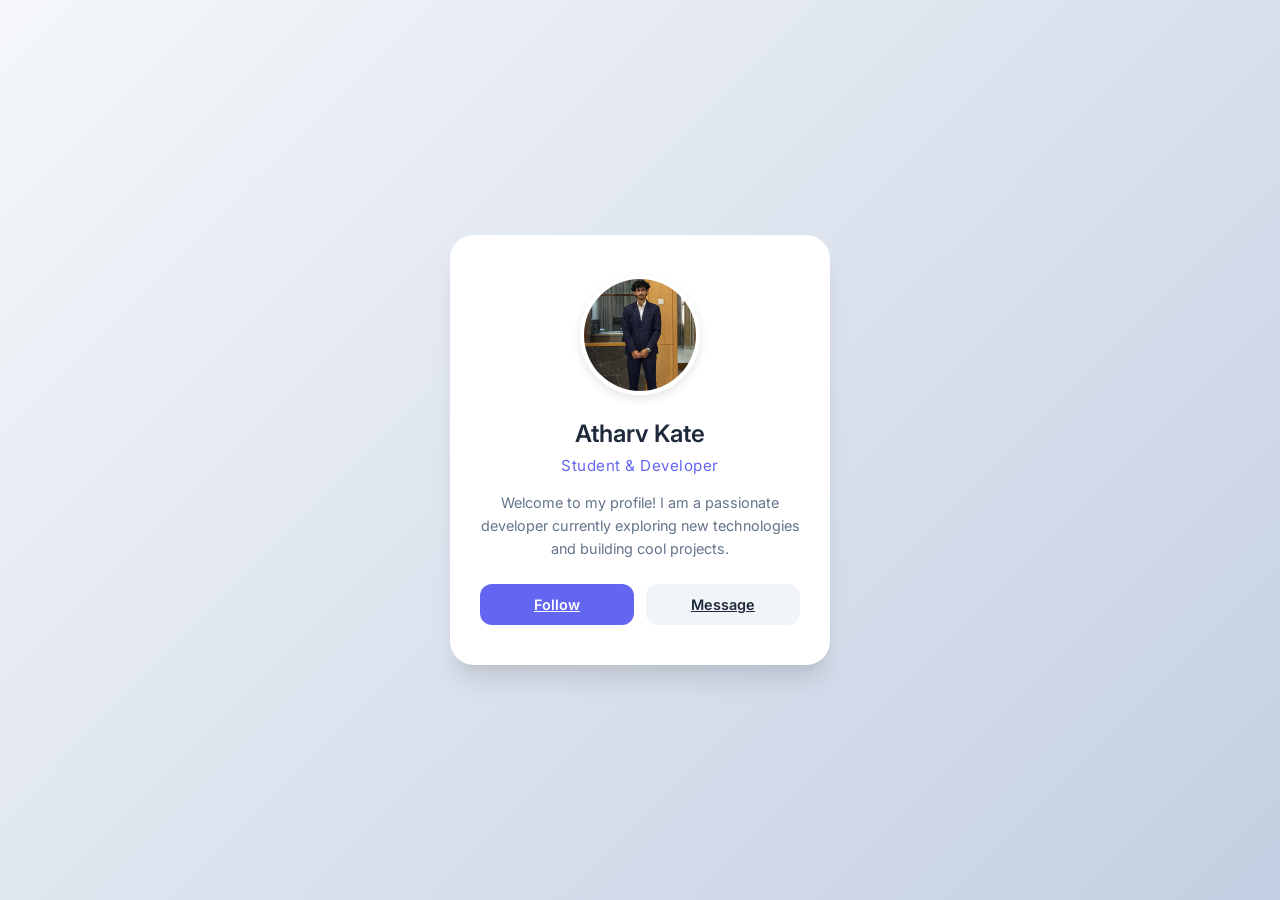
==== index.html @ 9bfdc887 "Initial commit" ====
<!DOCTYPE html>
<html lang="en">

<head>
    <meta charset="UTF-8">
    <meta name="viewport" content="width=device-width, initial-scale=1.0">
    <title>Personal Profile Card</title>
    <!-- Linking External CSS -->
    <link rel="stylesheet" href="style.css">
    <!-- Google Fonts: Inter for a modern look -->
    <link href="https://fonts.googleapis.com/css2?family=Inter:wght@300;400;600&display=swap" rel="stylesheet">
</head>

<body>

    <div class="card-container">
        <!-- Profile Card -->
        <div class="profile-card">
            <div class="image-section">
                <!-- Replace 'profile.jpg' with your actual image file -->
                <img src="ak.jpeg" alt="Profile Picture" class="profile-img">
            </div>

            <div class="content-section">
                <h1 class="name">Atharv Kate</h1>
                <p class="role">Student & Developer</p>
                <p class="description">
                    Welcome to my profile! I am a passionate developer currently exploring new technologies and building cool projects.
                </p>

                <!-- Interaction Section -->
              <div class="action-buttons">
    <a href="https://www.instagram.com/_notrealatharv_?igsh=ODVpYzZ4bzUzYWRo" target="_blank" class="btn follow-btn">Follow</a>
    <a href="mailto:atharvkate06@gmail.com" class="btn message-btn">Message</a>
</div>
            </div>
        </div>
    </div>

</body>

</html>
---- style.css ----
/* Reset and Base Styles */
* {
    margin: 0;
    padding: 0;
    box-sizing: border-box;
}

:root {
    --primary-color: #6366f1; /* Indigo */
    --primary-hover: #4f46e5;
    --secondary-color: #f1f5f9; /* Slate 100 */
    --text-main: #1e293b; /* Slate 800 */
    --text-muted: #64748b; /* Slate 500 */
    --bg-gradient: linear-gradient(135deg, #f5f7fa 0%, #c3cfe2 100%);
    --card-bg: #ffffff;
    --shadow: 0 20px 25px -5px rgba(0, 0, 0, 0.1), 0 10px 10px -5px rgba(0, 0, 0, 0.04);
}

body {
    font-family: 'Inter', sans-serif;
    background: var(--bg-gradient);
    min-height: 100vh;
    display: flex;
    justify-content: center;
    align-items: center;
    padding: 20px;
}

/* Card Container Styling */
.profile-card {
    background: var(--card-bg);
    width: 100%;
    max-width: 380px;
    border-radius: 24px;
    overflow: hidden;
    box-shadow: var(--shadow);
    transition: transform 0.3s ease;
    text-align: center;
}

.profile-card:hover {
    transform: translateY(-5px);
}

/* Image Section */
.image-section {
    padding-top: 40px;
    padding-bottom: 20px;
}

.profile-img {
    width: 120px;
    height: 120px;
    border-radius: 50%;
    object-fit: cover;
    border: 4px solid #fff;
    box-shadow: 0 4px 10px rgba(0, 0, 0, 0.1);
}

/* Content Section */
.content-section {
    padding: 0 30px 40px 30px;
}

.name {
    font-size: 1.5rem;
    color: var(--text-main);
    font-weight: 600;
    margin-bottom: 8px;
}

.role {
    font-size: 0.95rem;
    color: var(--primary-color);
    font-weight: 400;
    margin-bottom: 16px;
    letter-spacing: 0.5px;
}

.description {
    font-size: 0.9rem;
    color: var(--text-muted);
    line-height: 1.6;
    margin-bottom: 24px;
}

/* Buttons Section */
.action-buttons {
    display: flex;
    gap: 12px;
    justify-content: center;
}

.btn {
    padding: 12px 24px;
    border-radius: 12px;
    font-size: 0.9rem;
    font-weight: 600;
    cursor: pointer;
    transition: all 0.2s ease;
    border: none;
    flex: 1;
}

.follow-btn {
    background: var(--primary-color);
    color: white;
}

.follow-btn:hover {
    background: var(--primary-hover);
    box-shadow: 0 4px 12px rgba(99, 102, 241, 0.3);
}

.message-btn {
    background: var(--secondary-color);
    color: var(--text-main);
}

.message-btn:hover {
    background: #e2e8f0;
}

/* Responsive Design for Mobile */
@media (max-width: 480px) {
    .profile-card {
        max-width: 100%;
    }
    
    .content-section {
        padding: 0 20px 30px 20px;
    }
}
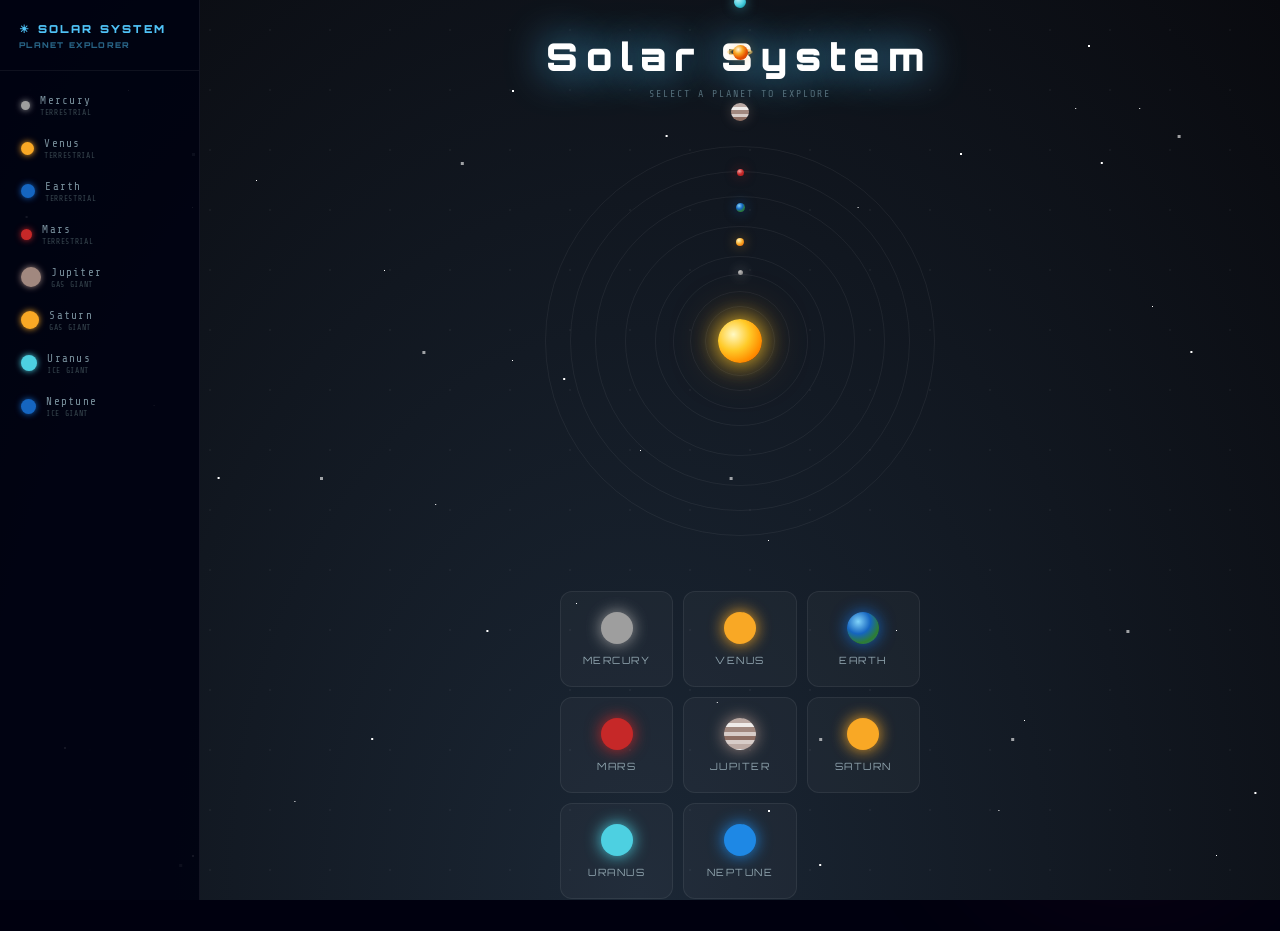
==== commit ec418672: "Add files via upload" ====
--- a/index.html
+++ b/index.html
@@ -1,42 +1,980 @@
 <!DOCTYPE html>
 <html lang="en">
-
 <head>
     <meta charset="UTF-8">
     <meta name="viewport" content="width=device-width, initial-scale=1.0">
-    <title>Personal Profile Card</title>
-    <!-- Linking External CSS -->
-    <link rel="stylesheet" href="style.css">
-    <!-- Google Fonts: Inter for a modern look -->
-    <link href="https://fonts.googleapis.com/css2?family=Inter:wght@300;400;600&display=swap" rel="stylesheet">
+    <title>Solar System Planet Explorer | Interactive Space Journey</title>
+    <meta name="description" content="Explore the wonders of our solar system with this interactive planet explorer. Features orbital animations, detailed planetary stats, and stunning space aesthetics.">
+    <meta name="keywords" content="solar system, planets, space explorer, interactive astronomy, orbits, mercury, venus, earth, mars, jupiter, saturn, uranus, neptune">
+    <meta property="og:title" content="Solar System Planet Explorer">
+    <meta property="og:description" content="An interactive journey through our celestial neighborhood.">
+    <meta property="og:type" content="website">
+    
+    <style>
+    @import url('https://fonts.googleapis.com/css2?family=Orbitron:wght@400;700;900&family=Share+Tech+Mono&display=swap');
+    
+    * {
+        box-sizing: border-box;
+        margin: 0;
+        padding: 0;
+    }
+
+    body {
+        background: #00000f;
+        font-family: 'Share Tech Mono', monospace;
+        min-height: 100vh;
+        overflow-x: hidden;
+        color: #e0f7fa;
+    }
+
+    .starfield {
+        position: fixed;
+        inset: 0;
+        z-index: 0;
+        pointer-events: none;
+        background: radial-gradient(ellipse at bottom, #1B2735 0%, #090A0F 100%);
+    }
+
+    .stars-l1, .stars-l2, .stars-l3 {
+        position: absolute;
+        top: 0;
+        left: 0;
+        width: 1px;
+        height: 1px;
+        background: transparent;
+    }
+
+    .stars-l1 {
+        box-shadow: 15vw 23vh #fff, 84vw 12vh #fff, 45vw 67vh #fff, 23vw 89vh #fff, 12vw 45vh #fff, 67vw 23vh #fff, 89vw 12vh #fff, 34vw 56vh #fff, 56vw 78vh #fff, 78vw 90vh #fff, 90vw 34vh #fff, 10vw 10vh #fff, 20vw 20vh #fff, 30vw 30vh #fff, 40vw 40vh #fff, 50vw 50vh #fff, 60vw 60vh #fff, 70vw 70vh #fff, 80vw 80vh #fff, 95vw 95vh #fff;
+        animation: twinkle 4s infinite alternate;
+    }
+
+    .stars-l2 {
+        box-shadow: 5vw 83vh #fff, 44vw 42vh #fff, 75vw 17vh #fff, 93vw 39vh #fff, 52vw 15vh #fff, 17vw 53vh #fff, 29vw 82vh #fff, 64vw 96vh #fff, 86vw 18vh #fff, 38vw 70vh #fff, 2vw 24vh #fff, 98vw 88vh #fff, 15vw 95vh #fff, 85vw 5vh #fff, 40vw 10vh #fff, 60vw 90vh #fff;
+        width: 2px;
+        height: 2px;
+        animation: twinkle 6s infinite alternate-reverse;
+    }
+
+    .stars-l3 {
+        box-shadow: 25vw 53vh #fff, 64vw 82vh #fff, 15vw 17vh #fff, 33vw 39vh #fff, 92vw 15vh #fff, 57vw 53vh #fff, 79vw 82vh #fff, 14vw 96vh #fff, 36vw 18vh #fff, 88vw 70vh #fff;
+        width: 3px;
+        height: 3px;
+        opacity: 0.6;
+        animation: twinkle 3s infinite alternate;
+    }
+
+    @keyframes twinkle {
+        0% { opacity: 0.2; transform: scale(0.8); }
+        100% { opacity: 0.8; transform: scale(1.2); }
+    }
+
+    .nebula {
+        position: fixed;
+        border-radius: 50%;
+        filter: blur(90px);
+        pointer-events: none;
+        opacity: 0.1;
+        z-index: 0;
+        animation: nebulaFloat 25s ease-in-out infinite alternate;
+    }
+
+    @keyframes nebulaFloat {
+        from { transform: translate(0, 0) scale(1); }
+        to { transform: translate(60px, 40px) scale(1.15); }
+    }
+
+    .shooter {
+        position: fixed;
+        width: 100px;
+        height: 1px;
+        background: linear-gradient(90deg, #fff, transparent);
+        z-index: 1;
+        pointer-events: none;
+        opacity: 0;
+        animation: shoot 8s linear infinite;
+    }
+
+    .s1 { top: 10%; left: 20%; animation-delay: 0s; transform: rotate(35deg); }
+    .s2 { top: 40%; left: 60%; animation-delay: 3s; transform: rotate(45deg); }
+    .s3 { top: 70%; left: 10%; animation-delay: 6s; transform: rotate(25deg); }
+
+    @keyframes shoot {
+        0% { transform: translate(0, 0) rotate(inherit) scaleX(0); opacity: 0; }
+        5% { opacity: 1; transform: translate(30px, 20px) rotate(inherit) scaleX(1); }
+        15% { transform: translate(400px, 300px) rotate(inherit) scaleX(1.5); opacity: 0; }
+        100% { transform: translate(400px, 300px) rotate(inherit) scaleX(1.5); opacity: 0; }
+    }
+
+    input[type=radio] {
+        position: absolute;
+        opacity: 0;
+        width: 0;
+        height: 0;
+        pointer-events: none;
+    }
+
+    .shell {
+        position: relative;
+        z-index: 1;
+        display: grid;
+        grid-template-columns: 200px 1fr;
+        min-height: 100vh;
+    }
+
+    .shell::before {
+        content: '';
+        position: fixed;
+        inset: 0;
+        background-image: radial-gradient(rgba(255, 255, 255, 0.04) 1px, transparent 1px);
+        background-size: 60px 60px;
+        pointer-events: none;
+        z-index: -1;
+    }
+
+    .sidebar {
+        background: rgba(0, 3, 18, 0.92);
+        border-right: 1px solid rgba(255, 255, 255, 0.07);
+        display: flex;
+        flex-direction: column;
+        padding: 1.4rem 0;
+        position: sticky;
+        top: 0;
+        height: 100vh;
+        overflow-y: auto;
+    }
+
+    .sidebar-logo {
+        font-family: 'Orbitron', monospace;
+        font-size: 11px;
+        font-weight: 900;
+        letter-spacing: 0.2em;
+        color: #4fc3f7;
+        padding: 0 1.2rem 1.2rem;
+        border-bottom: 1px solid rgba(255, 255, 255, 0.06);
+        margin-bottom: 0.8rem;
+        line-height: 1.4;
+    }
+
+    .sidebar-logo span {
+        display: block;
+        font-size: 8px;
+        opacity: 0.5;
+        letter-spacing: 0.15em;
+        margin-top: 2px;
+    }
+
+    .nav-item {
+        display: flex;
+        align-items: center;
+        gap: 10px;
+        padding: 10px 1.2rem;
+        cursor: pointer;
+        border-left: 2px solid transparent;
+        transition: background 0.2s, border-color 0.2s;
+        user-select: none;
+    }
+
+    .nav-item:hover {
+        background: rgba(255, 255, 255, 0.04);
+    }
+
+    .nav-dot {
+        width: var(--ds, 10px);
+        height: var(--ds, 10px);
+        border-radius: 50%;
+        background: var(--pc);
+        flex-shrink: 0;
+        box-shadow: 0 0 6px var(--pc);
+    }
+
+    .nav-name {
+        font-size: 11px;
+        letter-spacing: 0.12em;
+        color: #78909c;
+        transition: color 0.2s;
+    }
+
+    .nav-type {
+        font-size: 8px;
+        color: #37474f;
+        letter-spacing: 0.08em;
+        display: block;
+        margin-top: 1px;
+    }
+
+    .main {
+        display: flex;
+        flex-direction: column;
+        align-items: center;
+        justify-content: center;
+        padding: 2rem 1rem;
+        min-height: 100vh;
+        position: relative;
+    }
+
+    .home-screen {
+        text-align: center;
+        animation: fadeUp 0.6s ease forwards;
+    }
+
+    .home-screen h1 {
+        font-family: 'Orbitron', monospace;
+        font-size: clamp(1.4rem, 4vw, 2.4rem);
+        font-weight: 900;
+        color: #fff;
+        letter-spacing: 0.2em;
+        text-shadow: 0 0 40px #4fc3f7;
+        margin-bottom: 0.5rem;
+    }
+
+    .home-screen p {
+        font-size: 10px;
+        color: #546e7a;
+        letter-spacing: 0.2em;
+        margin-bottom: 2rem;
+    }
+
+    .home-grid {
+        display: grid;
+        grid-template-columns: repeat(3, 1fr);
+        gap: 10px;
+        max-width: 360px;
+        margin: 0 auto;
+    }
+
+    .home-card {
+        background: rgba(255, 255, 255, 0.03);
+        border: 1px solid rgba(255, 255, 255, 0.07);
+        border-radius: 12px;
+        padding: 20px 10px;
+        cursor: pointer;
+        text-align: center;
+        transition: all 0.3s cubic-bezier(0.4, 0, 0.2, 1);
+    }
+
+    .home-card:hover {
+        background: rgba(255, 255, 255, 0.08);
+        border-color: var(--pc);
+        transform: translateY(-8px);
+        box-shadow: 0 10px 30px -10px var(--pc);
+    }
+
+    .home-card .hc-dot {
+        width: 32px;
+        height: 32px;
+        border-radius: 50%;
+        margin: 0 auto 10px;
+        background: var(--pc);
+        box-shadow: 0 0 16px var(--pc);
+        transition: transform 0.3s ease;
+    }
+
+    .home-card:hover .hc-dot {
+        transform: scale(1.15);
+    }
+
+    .home-card .hc-name {
+        font-family: 'Orbitron', monospace;
+        font-size: 10px;
+        color: #90a4ae;
+        letter-spacing: 0.15em;
+    }
+
+    .home-card:hover .hc-name {
+        color: #fff;
+    }
+
+    .planet-screen {
+        display: none;
+        width: 100%;
+        flex-direction: column;
+        align-items: center;
+        gap: 1.5rem;
+        animation: fadeSlide 0.6s cubic-bezier(0.23, 1, 0.32, 1) forwards;
+    }
+
+    @keyframes fadeSlide {
+        from { opacity: 0; transform: translateY(40px) scale(0.9); }
+        to { opacity: 1; transform: none; }
+    }
+
+    @keyframes fadeUp {
+        from { opacity: 0; transform: translateY(20px); }
+        to { opacity: 1; transform: none; }
+    }
+
+    .orbit-stage {
+        position: relative;
+        width: min(340px, 80vw);
+        height: min(340px, 80vw);
+        display: flex;
+        align-items: center;
+        justify-content: center;
+        flex-shrink: 0;
+    }
+
+    .sun-mini {
+        position: absolute;
+        width: 46px;
+        height: 46px;
+        border-radius: 50%;
+        background: radial-gradient(circle at 38% 35%, #fff9c4, #ffca28 30%, #ff8f00 65%, #e65100);
+        box-shadow: 0 0 18px 8px #ffca28, 0 0 45px 18px #ff8f0077;
+        animation: pulse 3s ease-in-out infinite alternate;
+        z-index: 5;
+    }
+
+    .sun-mini::after {
+        content: '';
+        position: absolute;
+        inset: -10px;
+        border-radius: 50%;
+        background: radial-gradient(circle, #ffca28 0%, transparent 75%);
+        animation: flare 4s linear infinite;
+        opacity: 0.3;
+    }
+
+    @keyframes flare {
+        from { transform: rotate(0deg) scale(1); }
+        to { transform: rotate(360deg) scale(1.2); }
+    }
+
+    @keyframes pulse {
+        0% { box-shadow: 0 0 18px 8px #ffca28, 0 0 45px 18px #ff8f0077; }
+        100% { box-shadow: 0 0 28px 14px #ffe082, 0 0 65px 28px #ff8f00aa; }
+    }
+
+    .orbit-ring {
+        position: absolute;
+        border-radius: 50%;
+        border: 1px solid rgba(255, 255, 255, 0.1);
+        width: var(--ow);
+        height: var(--ow);
+        animation: spin var(--period, 20s) linear infinite;
+        display: flex;
+        align-items: flex-start;
+        justify-content: center;
+        pointer-events: none;
+    }
+
+    @keyframes spin {
+        from { transform: rotate(0deg); }
+        to { transform: rotate(360deg); }
+    }
+
+    @keyframes spinR {
+        from { transform: rotate(0deg); }
+        to { transform: rotate(-360deg); }
+    }
+
+    .orbit-planet {
+        width: var(--ps);
+        height: var(--ps);
+        border-radius: 50%;
+        background: var(--pb);
+        box-shadow: 0 0 12px var(--pg);
+        margin-top: calc(var(--ow) / -2 - var(--ps) / 2);
+        animation: spinR var(--period, 20s) linear infinite;
+        pointer-events: none;
+        flex-shrink: 0;
+    }
+
+    .jup-bands {
+        background: repeating-linear-gradient(180deg, #bcaaa4 0, #bcaaa4 4px, #efebe9 4px, #efebe9 7px, #a1887f 7px, #a1887f 11px, #d7ccc8 11px, #d7ccc8 14px, #8d6e63 14px, #8d6e63 18px, #d7ccc8 18px, #d7ccc8 22px, #efebe9 22px, #efebe9 25px, #bcaaa4 25px, #bcaaa4 29px, #a1887f 29px, #a1887f 33px, #d7ccc8 33px, #d7ccc8 36px) !important;
+    }
+
+    .saturn-wrap-s {
+        position: relative;
+        width: var(--ps);
+        height: var(--ps);
+        margin-top: calc(var(--ow) / -2 - var(--ps) / 2);
+        animation: spinR var(--period, 20s) linear infinite;
+        flex-shrink: 0;
+        pointer-events: none;
+    }
+
+    .saturn-body-s {
+        width: 100%;
+        height: 100%;
+        border-radius: 50%;
+        background: radial-gradient(circle at 35% 30%, #fff8e1, #f9a825, #e65100 60%, #bf360c);
+        box-shadow: 0 0 14px #f9a82566;
+        position: relative;
+        z-index: 2;
+    }
+
+    .saturn-ring-s {
+        position: absolute;
+        top: 50%;
+        left: 50%;
+        transform: translate(-50%, -50%) rotateX(72deg);
+        width: calc(var(--ps) * 2.1);
+        height: calc(var(--ps) * 2.1);
+        border-radius: 50%;
+        background: radial-gradient(ellipse, transparent 37%, rgba(249, 168, 37, 0.5) 39%, rgba(255, 224, 130, 0.7) 48%, rgba(249, 168, 37, 0.4) 53%, transparent 56%) center/100% 100%;
+        z-index: 1;
+        pointer-events: none;
+    }
+
+    .stats-card {
+        background: rgba(0, 4, 22, 0.85);
+        border-radius: 10px;
+        padding: 1.2rem 1.4rem;
+        width: min(440px, 90vw);
+        border: 1px solid var(--pc-border, rgba(255, 255, 255, 0.1));
+    }
+
+    .stats-top {
+        display: flex;
+        align-items: center;
+        gap: 14px;
+        margin-bottom: 1rem;
+        padding-bottom: 0.9rem;
+        border-bottom: 1px solid rgba(255, 255, 255, 0.06);
+    }
+
+    .stats-icon {
+        width: 42px;
+        height: 42px;
+        border-radius: 50%;
+        background: var(--pb);
+        box-shadow: 0 0 16px var(--pg);
+        flex-shrink: 0;
+    }
+
+    .stats-icon.jup-bands {
+        border-radius: 50%;
+    }
+
+    .stats-title {
+        font-family: 'Orbitron', monospace;
+        font-size: 16px;
+        font-weight: 900;
+        letter-spacing: 0.15em;
+        color: #fff;
+    }
+
+    .stats-subtitle {
+        font-size: 8px;
+        color: #4fc3f7;
+        letter-spacing: 0.18em;
+        margin-top: 3px;
+        opacity: 0.75;
+    }
+
+    .stats-grid {
+        display: grid;
+        grid-template-columns: 1fr 1fr;
+        gap: 6px;
+    }
+
+    .sstat {
+        background: rgba(255, 255, 255, 0.03);
+        border-radius: 5px;
+        padding: 8px 10px;
+        border: 1px solid rgba(255, 255, 255, 0.05);
+    }
+
+    .sstat .sk {
+        font-size: 7.5px;
+        color: #546e7a;
+        letter-spacing: 0.1em;
+        margin-bottom: 3px;
+    }
+
+    .sstat .sv {
+        font-size: 11px;
+        color: #e0f7fa;
+        font-weight: 700;
+        letter-spacing: 0.05em;
+    }
+
+    .fun-fact {
+        margin-top: 10px;
+        background: rgba(79, 195, 247, 0.05);
+        border: 1px solid rgba(79, 195, 247, 0.15);
+        border-radius: 5px;
+        padding: 8px 10px;
+    }
+
+    .fun-fact .sk {
+        font-size: 7.5px;
+        color: #4fc3f7;
+        letter-spacing: 0.1em;
+        margin-bottom: 3px;
+    }
+
+    .fun-fact .sv {
+        font-size: 10px;
+        color: #b0bec5;
+        line-height: 1.5;
+    }
+
+    .solar-system-view {
+        position: relative;
+        width: min(420px, 90vw);
+        height: min(420px, 90vw);
+        margin: 1.5rem auto 2.5rem;
+        display: flex;
+        align-items: center;
+        justify-content: center;
+    }
+
+    .sun-main {
+        width: 44px;
+        height: 44px;
+        background: radial-gradient(circle at 35% 35%, #fff9c4, #ffca28 40%, #ff8f00 70%, #e65100);
+        border-radius: 50%;
+        box-shadow: 0 0 25px #ffca28, 0 0 50px rgba(255, 143, 0, 0.4);
+        position: relative;
+        z-index: 2;
+        animation: pulse 3s ease-in-out infinite alternate;
+    }
+
+    .solar-system-view .orbit-ring {
+        border-color: rgba(255, 255, 255, 0.06);
+    }
+
+    .home-screen {
+        display: block;
+    }
+
+    #r-mercury:checked ~ .shell .main .p-mercury,
+    #r-venus:checked   ~ .shell .main .p-venus,
+    #r-earth:checked   ~ .shell .main .p-earth,
+    #r-mars:checked    ~ .shell .main .p-mars,
+    #r-jupiter:checked ~ .shell .main .p-jupiter,
+    #r-saturn:checked  ~ .shell .main .p-saturn,
+    #r-uranus:checked  ~ .shell .main .p-uranus,
+    #r-neptune:checked ~ .shell .main .p-neptune {
+        display: flex;
+    }
+
+    #r-mercury:checked ~ .shell .main .home-screen,
+    #r-venus:checked   ~ .shell .main .home-screen,
+    #r-earth:checked   ~ .shell .main .home-screen,
+    #r-mars:checked    ~ .shell .main .home-screen,
+    #r-jupiter:checked ~ .shell .main .home-screen,
+    #r-saturn:checked  ~ .shell .main .home-screen,
+    #r-uranus:checked  ~ .shell .main .home-screen,
+    #r-neptune:checked ~ .shell .main .home-screen {
+        display: none;
+    }
+
+    #r-mercury:checked ~ .shell .sidebar .nav-mercury,
+    #r-venus:checked   ~ .shell .sidebar .nav-venus,
+    #r-earth:checked   ~ .shell .sidebar .nav-earth,
+    #r-mars:checked    ~ .shell .sidebar .nav-mars,
+    #r-jupiter:checked ~ .shell .sidebar .nav-jupiter,
+    #r-saturn:checked  ~ .shell .sidebar .nav-saturn,
+    #r-uranus:checked  ~ .shell .sidebar .nav-uranus,
+    #r-neptune:checked ~ .shell .sidebar .nav-neptune {
+        border-left-color: #4fc3f7;
+        background: rgba(79, 195, 247, 0.07);
+    }
+
+    #r-mercury:checked ~ .shell .sidebar .nav-mercury .nav-name,
+    #r-venus:checked   ~ .shell .sidebar .nav-venus .nav-name,
+    #r-earth:checked   ~ .shell .sidebar .nav-earth .nav-name,
+    #r-mars:checked    ~ .shell .sidebar .nav-mars .nav-name,
+    #r-jupiter:checked ~ .shell .sidebar .nav-jupiter .nav-name,
+    #r-saturn:checked  ~ .shell .sidebar .nav-saturn .nav-name,
+    #r-uranus:checked  ~ .shell .sidebar .nav-uranus .nav-name,
+    #r-neptune:checked ~ .shell .sidebar .nav-neptune .nav-name {
+        color: #e0f7fa;
+    }
+
+    .back-lbl {
+        font-size: 9px;
+        color: #37474f;
+        letter-spacing: 0.15em;
+        cursor: pointer;
+        margin-bottom: 0.5rem;
+        transition: color 0.2s;
+        align-self: flex-start;
+        padding-left: 1rem;
+    }
+
+    .back-lbl:hover {
+        color: #4fc3f7;
+    }
+
+    @media(max-width: 500px) {
+        .shell { grid-template-columns: 1fr; }
+        .sidebar {
+            height: auto;
+            position: static;
+            flex-direction: row;
+            flex-wrap: wrap;
+            padding: 0.6rem;
+            gap: 4px;
+            border-right: none;
+            border-bottom: 1px solid rgba(255, 255, 255, 0.07);
+        }
+        .sidebar-logo { display: none; }
+        .nav-item {
+            padding: 6px 10px;
+            border-left: none;
+            border-bottom: 2px solid transparent;
+            flex-direction: column;
+            gap: 3px;
+            text-align: center;
+        }
+        .nav-type { display: none; }
+        .main { min-height: auto; padding: 1.2rem 0.8rem; }
+    }
+    </style>
 </head>
-
 <body>
-
-    <div class="card-container">
-        <!-- Profile Card -->
-        <div class="profile-card">
-            <div class="image-section">
-                <!-- Replace 'profile.jpg' with your actual image file -->
-                <img src="ak.jpeg" alt="Profile Picture" class="profile-img">
+    <div class="sr-only" role="img" aria-label="Solar System Planet Explorer — click any planet from the sidebar to view its solo orbit and stats"></div>
+
+    <!-- Radio inputs — one per planet -->
+    <input type="radio" name="planet" id="r-home" checked aria-hidden="true">
+    <input type="radio" name="planet" id="r-mercury" aria-hidden="true">
+    <input type="radio" name="planet" id="r-venus" aria-hidden="true">
+    <input type="radio" name="planet" id="r-earth" aria-hidden="true">
+    <input type="radio" name="planet" id="r-mars" aria-hidden="true">
+    <input type="radio" name="planet" id="r-jupiter" aria-hidden="true">
+    <input type="radio" name="planet" id="r-saturn" aria-hidden="true">
+    <input type="radio" name="planet" id="r-uranus" aria-hidden="true">
+    <input type="radio" name="planet" id="r-neptune" aria-hidden="true">
+
+    <div class="nebula" style="width:400px;height:400px;background:#1a237e;top:-100px;left:-100px"></div>
+    <div class="nebula" style="width:300px;height:300px;background:#880e4f;bottom:0;right:0"></div>
+    <div class="starfield">
+        <div class="stars-l1"></div>
+        <div class="stars-l2"></div>
+        <div class="stars-l3"></div>
+    </div>
+    <div class="shooter s1"></div>
+    <div class="shooter s2"></div>
+    <div class="shooter s3"></div>
+
+    <div class="shell">
+        <!-- ── SIDEBAR ── -->
+        <nav class="sidebar">
+            <label class="sidebar-logo" for="r-home" style="cursor:pointer">☀ SOLAR SYSTEM<span>PLANET EXPLORER</span></label>
+
+            <label class="nav-item nav-mercury" for="r-mercury" style="--pc:#9e9e9e;--ds:9px">
+                <div class="nav-dot"></div>
+                <div><div class="nav-name">Mercury</div><span class="nav-type">TERRESTRIAL</span></div>
+            </label>
+            <label class="nav-item nav-venus" for="r-venus" style="--pc:#f9a825;--ds:13px">
+                <div class="nav-dot"></div>
+                <div><div class="nav-name">Venus</div><span class="nav-type">TERRESTRIAL</span></div>
+            </label>
+            <label class="nav-item nav-earth" for="r-earth" style="--pc:#1565c0;--ds:14px">
+                <div class="nav-dot"></div>
+                <div><div class="nav-name">Earth</div><span class="nav-type">TERRESTRIAL</span></div>
+            </label>
+            <label class="nav-item nav-mars" for="r-mars" style="--pc:#c62828;--ds:11px">
+                <div class="nav-dot"></div>
+                <div><div class="nav-name">Mars</div><span class="nav-type">TERRESTRIAL</span></div>
+            </label>
+            <label class="nav-item nav-jupiter" for="r-jupiter" style="--pc:#a1887f;--ds:20px">
+                <div class="nav-dot"></div>
+                <div><div class="nav-name">Jupiter</div><span class="nav-type">GAS GIANT</span></div>
+            </label>
+            <label class="nav-item nav-saturn" for="r-saturn" style="--pc:#f9a825;--ds:18px">
+                <div class="nav-dot"></div>
+                <div><div class="nav-name">Saturn</div><span class="nav-type">GAS GIANT</span></div>
+            </label>
+            <label class="nav-item nav-uranus" for="r-uranus" style="--pc:#4dd0e1;--ds:16px">
+                <div class="nav-dot"></div>
+                <div><div class="nav-name">Uranus</div><span class="nav-type">ICE GIANT</span></div>
+            </label>
+            <label class="nav-item nav-neptune" for="r-neptune" style="--pc:#1565c0;--ds:15px">
+                <div class="nav-dot"></div>
+                <div><div class="nav-name">Neptune</div><span class="nav-type">ICE GIANT</span></div>
+            </label>
+        </nav>
+
+        <!-- ── MAIN ── -->
+        <main class="main">
+            <!-- Home -->
+            <div class="home-screen">
+                <h1>Solar System</h1>
+                <p>SELECT A PLANET TO EXPLORE</p>
+                
+                <div class="solar-system-view">
+                    <div class="sun-main"></div>
+                    <!-- Mercury -->
+                    <div class="orbit-ring" style="--ow:70px;--period:4s">
+                        <div class="orbit-planet" style="--ow:70px;--ps:5px;--pb:radial-gradient(circle at 35% 30%,#bdbdbd,#757575);--pg:#9e9e9e;--period:4s"></div>
+                    </div>
+                    <!-- Venus -->
+                    <div class="orbit-ring" style="--ow:100px;--period:9s">
+                        <div class="orbit-planet" style="--ow:100px;--ps:8px;--pb:radial-gradient(circle at 35% 30%,#fff9c4,#f9a825,#e65100);--pg:#f9a82588;--period:9s"></div>
+                    </div>
+                    <!-- Earth -->
+                    <div class="orbit-ring" style="--ow:135px;--period:15s">
+                        <div class="orbit-planet" style="--ow:135px;--ps:9px;--pb:radial-gradient(circle at 35% 30%,#81d4fa,#1565c0 40%,#2e7d32 70%,#1565c0);--pg:#1565c088;--period:15s"></div>
+                    </div>
+                    <!-- Mars -->
+                    <div class="orbit-ring" style="--ow:170px;--period:28s">
+                        <div class="orbit-planet" style="--ow:170px;--ps:7px;--pb:radial-gradient(circle at 35% 30%,#ef9a9a,#c62828,#b71c1c);--pg:#c6282888;--period:28s"></div>
+                    </div>
+                    <!-- Jupiter -->
+                    <div class="orbit-ring" style="--ow:230px;--period:45s">
+                        <div class="orbit-planet jup-bands" style="--ow:230px;--ps:18px;--pb:#a1887f;--pg:#a1887f55;--period:45s"></div>
+                    </div>
+                    <!-- Saturn -->
+                    <div class="orbit-ring" style="--ow:290px;--period:65s">
+                        <div class="saturn-wrap-s" style="--ow:290px;--ps:15px;--period:65s">
+                            <div class="saturn-body-s"></div>
+                            <div class="saturn-ring-s" style="width:calc(15px*2.2);height:calc(15px*2.2)"></div>
+                        </div>
+                    </div>
+                    <!-- Uranus -->
+                    <div class="orbit-ring" style="--ow:340px;--period:90s">
+                        <div class="orbit-planet" style="--ow:340px;--ps:12px;--pb:radial-gradient(circle at 35% 30%,#b2ebf2,#4dd0e1,#00838f);--pg:#4dd0e188;--period:90s"></div>
+                    </div>
+                    <!-- Neptune -->
+                    <div class="orbit-ring" style="--ow:390px;--period:120s">
+                        <div class="orbit-planet" style="--ow:390px;--ps:11px;--pb:radial-gradient(circle at 35% 30%,#90caf9,#1565c0,#0d47a1);--pg:#1565c088;--period:120s"></div>
+                    </div>
+                </div>
+
+                <div class="home-grid">
+                    <label class="home-card" for="r-mercury" style="--pc:#9e9e9e"><div class="hc-dot"></div><div class="hc-name">MERCURY</div></label>
+                    <label class="home-card" for="r-venus"   style="--pc:#f9a825"><div class="hc-dot"></div><div class="hc-name">VENUS</div></label>
+                    <label class="home-card" for="r-earth"   style="--pc:#1565c0"><div class="hc-dot" style="background:radial-gradient(circle at 35% 30%,#81d4fa,#1565c0 40%,#2e7d32 70%,#1565c0)"></div><div class="hc-name">EARTH</div></label>
+                    <label class="home-card" for="r-mars"    style="--pc:#c62828"><div class="hc-dot"></div><div class="hc-name">MARS</div></label>
+                    <label class="home-card" for="r-jupiter" style="--pc:#a1887f"><div class="hc-dot" style="background:repeating-linear-gradient(180deg,#bcaaa4 0,#bcaaa4 5px,#efebe9 5px,#efebe9 9px,#a1887f 9px,#a1887f 14px,#d7ccc8 14px,#d7ccc8 18px,#8d6e63 18px,#8d6e63 22px,#d7ccc8 22px,#d7ccc8 26px);border-radius:50%"></div><div class="hc-name">JUPITER</div></label>
+                    <label class="home-card" for="r-saturn"  style="--pc:#f9a825"><div class="hc-dot"></div><div class="hc-name">SATURN</div></label>
+                    <label class="home-card" for="r-uranus"  style="--pc:#4dd0e1"><div class="hc-dot"></div><div class="hc-name">URANUS</div></label>
+                    <label class="home-card" for="r-neptune" style="--pc:#1e88e5"><div class="hc-dot"></div><div class="hc-name">NEPTUNE</div></label>
+                </div>
             </div>
 
-            <div class="content-section">
-                <h1 class="name">Atharv Kate</h1>
-                <p class="role">Student & Developer</p>
-                <p class="description">
-                    Welcome to my profile! I am a passionate developer currently exploring new technologies and building cool projects.
-                </p>
-
-                <!-- Interaction Section -->
-              <div class="action-buttons">
-    <a href="https://www.instagram.com/_notrealatharv_?igsh=ODVpYzZ4bzUzYWRo" target="_blank" class="btn follow-btn">Follow</a>
-    <a href="mailto:atharvkate06@gmail.com" class="btn message-btn">Message</a>
-</div>
-            </div>
-        </div>
+            <!-- ── MERCURY ── -->
+            <section class="planet-screen p-mercury">
+                <label class="back-lbl" for="r-home">← BACK TO SYSTEM</label>
+                <div class="orbit-stage">
+                    <div class="sun-mini"></div>
+                    <div class="orbit-ring" style="--ow:260px;--period:8s">
+                        <div class="orbit-planet" style="--ow:260px;--ps:14px;--pb:radial-gradient(circle at 35% 30%,#bdbdbd,#757575);--pg:#9e9e9e;--period:8s"></div>
+                    </div>
+                </div>
+                <article class="stats-card" style="--pb:radial-gradient(circle at 35% 30%,#bdbdbd,#757575);--pg:#9e9e9e88;--pc-border:#9e9e9e33">
+                    <div class="stats-top">
+                        <div class="stats-icon" style="background:radial-gradient(circle at 35% 30%,#bdbdbd,#757575);box-shadow:0 0 14px #9e9e9e66"></div>
+                        <div><div class="stats-title">Mercury</div><div class="stats-subtitle">TERRESTRIAL · INNERMOST PLANET</div></div>
+                    </div>
+                    <div class="stats-grid">
+                        <div class="sstat"><div class="sk">DIAMETER</div><div class="sv">4,879 km</div></div>
+                        <div class="sstat"><div class="sk">MASS</div><div class="sv">3.30×10²³ kg</div></div>
+                        <div class="sstat"><div class="sk">ORBIT PERIOD</div><div class="sv">88 days</div></div>
+                        <div class="sstat"><div class="sk">FROM SUN</div><div class="sv">57.9M km</div></div>
+                        <div class="sstat"><div class="sk">TEMP RANGE</div><div class="sv">-180°→430°C</div></div>
+                        <div class="sstat"><div class="sk">MOONS</div><div class="sv">0</div></div>
+                        <div class="sstat"><div class="sk">GRAVITY</div><div class="sv">3.7 m/s²</div></div>
+                        <div class="sstat"><div class="sk">ORBIT SPEED</div><div class="sv">47.4 km/s</div></div>
+                    </div>
+                    <div class="fun-fact"><div class="sk">⚡ FUN FACT</div><div class="sv">Despite being closest to the Sun, Mercury is not the hottest planet — Venus is, due to its thick atmosphere.</div></div>
+                </article>
+            </section>
+
+            <!-- ── VENUS ── -->
+            <section class="planet-screen p-venus">
+                <label class="back-lbl" for="r-home">← BACK TO SYSTEM</label>
+                <div class="orbit-stage">
+                    <div class="sun-mini"></div>
+                    <div class="orbit-ring" style="--ow:260px;--period:20s">
+                        <div class="orbit-planet" style="--ow:260px;--ps:20px;--pb:radial-gradient(circle at 35% 30%,#fff9c4,#f9a825,#e65100);--pg:#f9a82588;--period:20s"></div>
+                    </div>
+                </div>
+                <article class="stats-card" style="--pc-border:#f9a82533">
+                    <div class="stats-top">
+                        <div class="stats-icon" style="background:radial-gradient(circle at 35% 30%,#fff9c4,#f9a825,#e65100);box-shadow:0 0 14px #f9a82566"></div>
+                        <div><div class="stats-title" style="color:#ffcc02">Venus</div><div class="stats-subtitle">TERRESTRIAL · HOTTEST PLANET</div></div>
+                    </div>
+                    <div class="stats-grid">
+                        <div class="sstat"><div class="sk">DIAMETER</div><div class="sv">12,104 km</div></div>
+                        <div class="sstat"><div class="sk">MASS</div><div class="sv">4.87×10²⁴ kg</div></div>
+                        <div class="sstat"><div class="sk">ORBIT PERIOD</div><div class="sv">225 days</div></div>
+                        <div class="sstat"><div class="sk">FROM SUN</div><div class="sv">108.2M km</div></div>
+                        <div class="sstat"><div class="sk">SURFACE TEMP</div><div class="sv">465°C avg</div></div>
+                        <div class="sstat"><div class="sk">MOONS</div><div class="sv">0</div></div>
+                        <div class="sstat"><div class="sk">GRAVITY</div><div class="sv">8.87 m/s²</div></div>
+                        <div class="sstat"><div class="sk">ORBIT SPEED</div><div class="sv">35 km/s</div></div>
+                    </div>
+                    <div class="fun-fact"><div class="sk">⚡ FUN FACT</div><div class="sv">Venus rotates backwards compared to most planets. A day on Venus is longer than its year!</div></div>
+                </article>
+            </section>
+
+            <!-- ── EARTH ── -->
+            <section class="planet-screen p-earth">
+                <label class="back-lbl" for="r-home">← BACK TO SYSTEM</label>
+                <div class="orbit-stage">
+                    <div class="sun-mini"></div>
+                    <div class="orbit-ring" style="--ow:260px;--period:16s">
+                        <div class="orbit-planet" style="--ow:260px;--ps:22px;--pb:radial-gradient(circle at 35% 30%,#81d4fa,#1565c0 40%,#2e7d32 70%,#1565c0);--pg:#1565c088;--period:16s"></div>
+                    </div>
+                </div>
+                <article class="stats-card" style="--pc-border:#1565c033">
+                    <div class="stats-top">
+                        <div class="stats-icon" style="background:radial-gradient(circle at 35% 30%,#81d4fa,#1565c0 40%,#2e7d32 70%,#1565c0);box-shadow:0 0 14px #1565c066"></div>
+                        <div><div class="stats-title" style="color:#4fc3f7">Earth</div><div class="stats-subtitle">TERRESTRIAL · OUR HOME</div></div>
+                    </div>
+                    <div class="stats-grid">
+                        <div class="sstat"><div class="sk">DIAMETER</div><div class="sv">12,742 km</div></div>
+                        <div class="sstat"><div class="sk">MASS</div><div class="sv">5.97×10²⁴ kg</div></div>
+                        <div class="sstat"><div class="sk">ORBIT PERIOD</div><div class="sv">365.25 days</div></div>
+                        <div class="sstat"><div class="sk">FROM SUN</div><div class="sv">149.6M km</div></div>
+                        <div class="sstat"><div class="sk">TEMP RANGE</div><div class="sv">-88°→58°C</div></div>
+                        <div class="sstat"><div class="sk">MOONS</div><div class="sv">1</div></div>
+                        <div class="sstat"><div class="sk">GRAVITY</div><div class="sv">9.81 m/s²</div></div>
+                        <div class="sstat"><div class="sk">ORBIT SPEED</div><div class="sv">29.8 km/s</div></div>
+                    </div>
+                    <div class="fun-fact"><div class="sk">⚡ FUN FACT</div><div class="sv">Earth is the only planet known to support life, with 71% of its surface covered in liquid water.</div></div>
+                </article>
+            </section>
+
+            <!-- ── MARS ── -->
+            <section class="planet-screen p-mars">
+                <label class="back-lbl" for="r-home">← BACK TO SYSTEM</label>
+                <div class="orbit-stage">
+                    <div class="sun-mini"></div>
+                    <div class="orbit-ring" style="--ow:260px;--period:24s">
+                        <div class="orbit-planet" style="--ow:260px;--ps:17px;--pb:radial-gradient(circle at 35% 30%,#ef9a9a,#c62828,#b71c1c);--pg:#c6282888;--period:24s"></div>
+                    </div>
+                </div>
+                <article class="stats-card" style="--pc-border:#c6282833">
+                    <div class="stats-top">
+                        <div class="stats-icon" style="background:radial-gradient(circle at 35% 30%,#ef9a9a,#c62828);box-shadow:0 0 14px #c6282866"></div>
+                        <div><div class="stats-title" style="color:#ef5350">Mars</div><div class="stats-subtitle">TERRESTRIAL · THE RED PLANET</div></div>
+                    </div>
+                    <div class="stats-grid">
+                        <div class="sstat"><div class="sk">DIAMETER</div><div class="sv">6,779 km</div></div>
+                        <div class="sstat"><div class="sk">MASS</div><div class="sv">6.39×10²³ kg</div></div>
+                        <div class="sstat"><div class="sk">ORBIT PERIOD</div><div class="sv">687 days</div></div>
+                        <div class="sstat"><div class="sk">FROM SUN</div><div class="sv">227.9M km</div></div>
+                        <div class="sstat"><div class="sk">TEMP RANGE</div><div class="sv">-153°→20°C</div></div>
+                        <div class="sstat"><div class="sk">MOONS</div><div class="sv">2</div></div>
+                        <div class="sstat"><div class="sk">GRAVITY</div><div class="sv">3.72 m/s²</div></div>
+                        <div class="sstat"><div class="sk">ORBIT SPEED</div><div class="sv">24.1 km/s</div></div>
+                    </div>
+                    <div class="fun-fact"><div class="sk">⚡ FUN FACT</div><div class="sv">Mars has the tallest volcano in the solar system — Olympus Mons, nearly 3× the height of Mount Everest.</div></div>
+                </article>
+            </section>
+
+            <!-- ── JUPITER ── -->
+            <section class="planet-screen p-jupiter">
+                <label class="back-lbl" for="r-home">← BACK TO SYSTEM</label>
+                <div class="orbit-stage">
+                    <div class="sun-mini"></div>
+                    <div class="orbit-ring" style="--ow:260px;--period:30s">
+                        <div class="orbit-planet jup-bands" style="--ow:260px;--ps:38px;--pb:#a1887f;--pg:#a1887f55;--period:30s"></div>
+                    </div>
+                </div>
+                <article class="stats-card" style="--pc-border:#a1887f33">
+                    <div class="stats-top">
+                        <div class="stats-icon jup-bands" style="box-shadow:0 0 14px #a1887f55"></div>
+                        <div><div class="stats-title" style="color:#d7ccc8">Jupiter</div><div class="stats-subtitle">GAS GIANT · LARGEST PLANET</div></div>
+                    </div>
+                    <div class="stats-grid">
+                        <div class="sstat"><div class="sk">DIAMETER</div><div class="sv">139,820 km</div></div>
+                        <div class="sstat"><div class="sk">MASS</div><div class="sv">1.90×10²⁷ kg</div></div>
+                        <div class="sstat"><div class="sk">ORBIT PERIOD</div><div class="sv">11.86 years</div></div>
+                        <div class="sstat"><div class="sk">FROM SUN</div><div class="sv">778.5M km</div></div>
+                        <div class="sstat"><div class="sk">CLOUD TEMP</div><div class="sv">-145°C</div></div>
+                        <div class="sstat"><div class="sk">MOONS</div><div class="sv">95</div></div>
+                        <div class="sstat"><div class="sk">GRAVITY</div><div class="sv">24.79 m/s²</div></div>
+                        <div class="sstat"><div class="sk">ORBIT SPEED</div><div class="sv">13.1 km/s</div></div>
+                    </div>
+                    <div class="fun-fact"><div class="sk">⚡ FUN FACT</div><div class="sv">Jupiter's Great Red Spot is a storm that has been raging for over 350 years — wider than Earth itself.</div></div>
+                </article>
+            </section>
+
+            <!-- ── SATURN ── -->
+            <section class="planet-screen p-saturn">
+                <label class="back-lbl" for="r-home">← BACK TO SYSTEM</label>
+                <div class="orbit-stage">
+                    <div class="sun-mini"></div>
+                    <div class="orbit-ring" style="--ow:260px;--period:28s;pointer-events:none">
+                        <div class="saturn-wrap-s" style="--ow:260px;--ps:32px;--period:28s">
+                            <div class="saturn-body-s"></div>
+                            <div class="saturn-ring-s"></div>
+                        </div>
+                    </div>
+                </div>
+                <article class="stats-card" style="--pc-border:#f9a82533">
+                    <div class="stats-top">
+                        <div class="stats-icon" style="background:radial-gradient(circle at 35% 30%,#fff8e1,#f9a825,#e65100 60%,#bf360c);box-shadow:0 0 14px #f9a82566"></div>
+                        <div><div class="stats-title" style="color:#ffe082">Saturn</div><div class="stats-subtitle">GAS GIANT · LORD OF THE RINGS</div></div>
+                    </div>
+                    <div class="stats-grid">
+                        <div class="sstat"><div class="sk">DIAMETER</div><div class="sv">116,460 km</div></div>
+                        <div class="sstat"><div class="sk">MASS</div><div class="sv">5.68×10²⁶ kg</div></div>
+                        <div class="sstat"><div class="sk">ORBIT PERIOD</div><div class="sv">29.46 years</div></div>
+                        <div class="sstat"><div class="sk">FROM SUN</div><div class="sv">1.43B km</div></div>
+                        <div class="sstat"><div class="sk">CLOUD TEMP</div><div class="sv">-178°C</div></div>
+                        <div class="sstat"><div class="sk">MOONS</div><div class="sv">146</div></div>
+                        <div class="sstat"><div class="sk">GRAVITY</div><div class="sv">10.44 m/s²</div></div>
+                        <div class="sstat"><div class="sk">ORBIT SPEED</div><div class="sv">9.7 km/s</div></div>
+                    </div>
+                    <div class="fun-fact"><div class="sk">⚡ FUN FACT</div><div class="sv">Saturn is so light it would float on water — it's the least dense planet in the solar system.</div></div>
+                </article>
+            </section>
+
+            <!-- ── URANUS ── -->
+            <section class="planet-screen p-uranus">
+                <label class="back-lbl" for="r-home">← BACK TO SYSTEM</label>
+                <div class="orbit-stage">
+                    <div class="sun-mini"></div>
+                    <div class="orbit-ring" style="--ow:260px;--period:22s">
+                        <div class="orbit-planet" style="--ow:260px;--ps:26px;--pb:radial-gradient(circle at 35% 30%,#b2ebf2,#4dd0e1,#00838f);--pg:#4dd0e188;--period:22s"></div>
+                    </div>
+                </div>
+                <article class="stats-card" style="--pc-border:#4dd0e133">
+                    <div class="stats-top">
+                        <div class="stats-icon" style="background:radial-gradient(circle at 35% 30%,#b2ebf2,#4dd0e1,#00838f);box-shadow:0 0 14px #4dd0e166"></div>
+                        <div><div class="stats-title" style="color:#4dd0e1">Uranus</div><div class="stats-subtitle">ICE GIANT · TILTED PLANET</div></div>
+                    </div>
+                    <div class="stats-grid">
+                        <div class="sstat"><div class="sk">DIAMETER</div><div class="sv">50,724 km</div></div>
+                        <div class="sstat"><div class="sk">MASS</div><div class="sv">8.68×10²⁵ kg</div></div>
+                        <div class="sstat"><div class="sk">ORBIT PERIOD</div><div class="sv">84 years</div></div>
+                        <div class="sstat"><div class="sk">FROM SUN</div><div class="sv">2.87B km</div></div>
+                        <div class="sstat"><div class="sk">CLOUD TEMP</div><div class="sv">-224°C</div></div>
+                        <div class="sstat"><div class="sk">MOONS</div><div class="sv">27</div></div>
+                        <div class="sstat"><div class="sk">GRAVITY</div><div class="sv">8.69 m/s²</div></div>
+                        <div class="sstat"><div class="sk">ORBIT SPEED</div><div class="sv">6.8 km/s</div></div>
+                    </div>
+                    <div class="fun-fact"><div class="sk">⚡ FUN FACT</div><div class="sv">Uranus is tilted 98° on its side — it essentially rolls around the Sun like a bowling ball.</div></div>
+                </article>
+            </section>
+
+            <!-- ── NEPTUNE ── -->
+            <section class="planet-screen p-neptune">
+                <label class="back-lbl" for="r-home">← BACK TO SYSTEM</label>
+                <div class="orbit-stage">
+                    <div class="sun-mini"></div>
+                    <div class="orbit-ring" style="--ow:260px;--period:32s">
+                        <div class="orbit-planet" style="--ow:260px;--ps:24px;--pb:radial-gradient(circle at 35% 30%,#90caf9,#1565c0,#0d47a1);--pg:#1565c088;--period:32s"></div>
+                    </div>
+                </div>
+                <article class="stats-card" style="--pc-border:#1565c033">
+                    <div class="stats-top">
+                        <div class="stats-icon" style="background:radial-gradient(circle at 35% 30%,#90caf9,#1565c0,#0d47a1);box-shadow:0 0 14px #1565c066"></div>
+                        <div><div class="stats-title" style="color:#90caf9">Neptune</div><div class="stats-subtitle">ICE GIANT · FARTHEST PLANET</div></div>
+                    </div>
+                    <div class="stats-grid">
+                        <div class="sstat"><div class="sk">DIAMETER</div><div class="sv">49,244 km</div></div>
+                        <div class="sstat"><div class="sk">MASS</div><div class="sv">1.02×10²⁶ kg</div></div>
+                        <div class="sstat"><div class="sk">ORBIT PERIOD</div><div class="sv">164.8 years</div></div>
+                        <div class="sstat"><div class="sk">FROM SUN</div><div class="sv">4.49B km</div></div>
+                        <div class="sstat"><div class="sk">CLOUD TEMP</div><div class="sv">-218°C</div></div>
+                        <div class="sstat"><div class="sk">MOONS</div><div class="sv">16</div></div>
+                        <div class="sstat"><div class="sk">GRAVITY</div><div class="sv">11.15 m/s²</div></div>
+                        <div class="sstat"><div class="sk">ORBIT SPEED</div><div class="sv">5.4 km/s</div></div>
+                    </div>
+                    <div class="fun-fact"><div class="sk">⚡ FUN FACT</div><div class="sv">Neptune has the fastest winds in the solar system — reaching up to 2,100 km/h, faster than sound on Earth.</div></div>
+                </article>
+            </section>
+        </main>
     </div>
-
 </body>
-
-</html>+</html>
